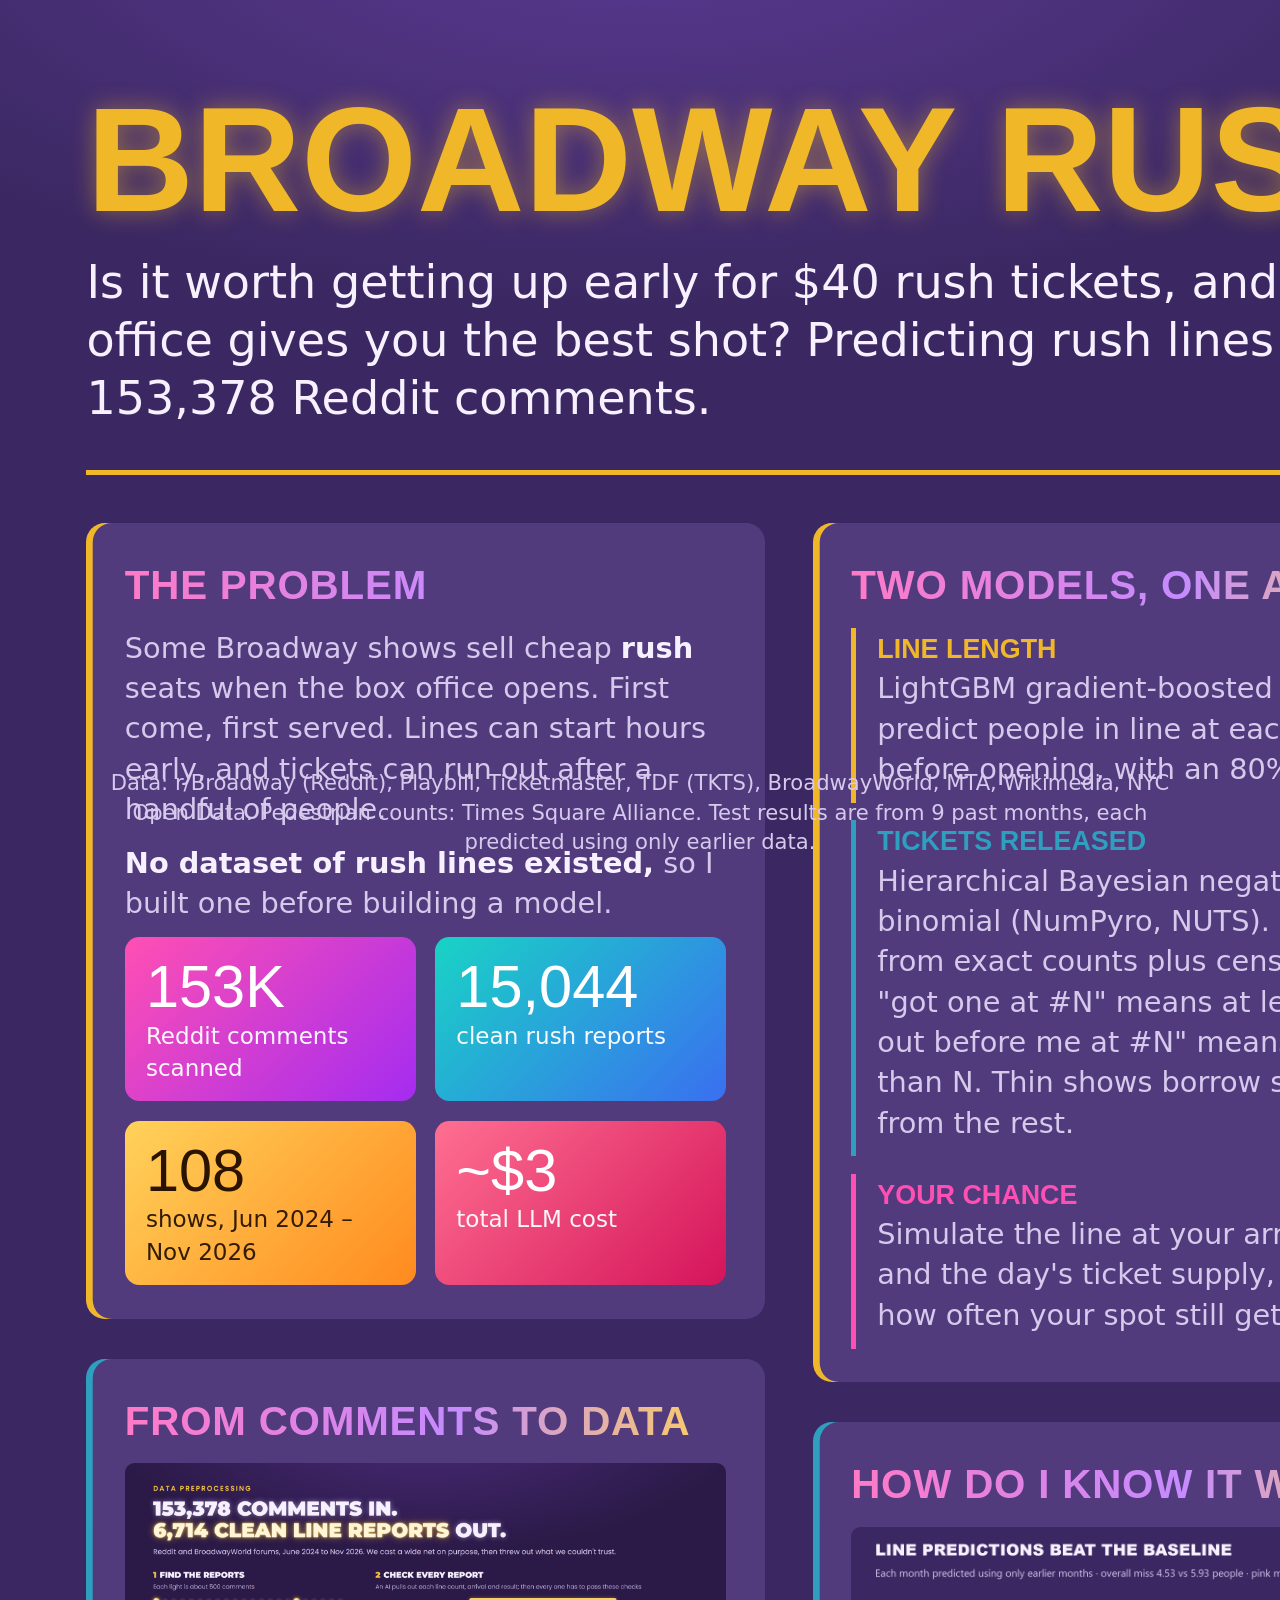
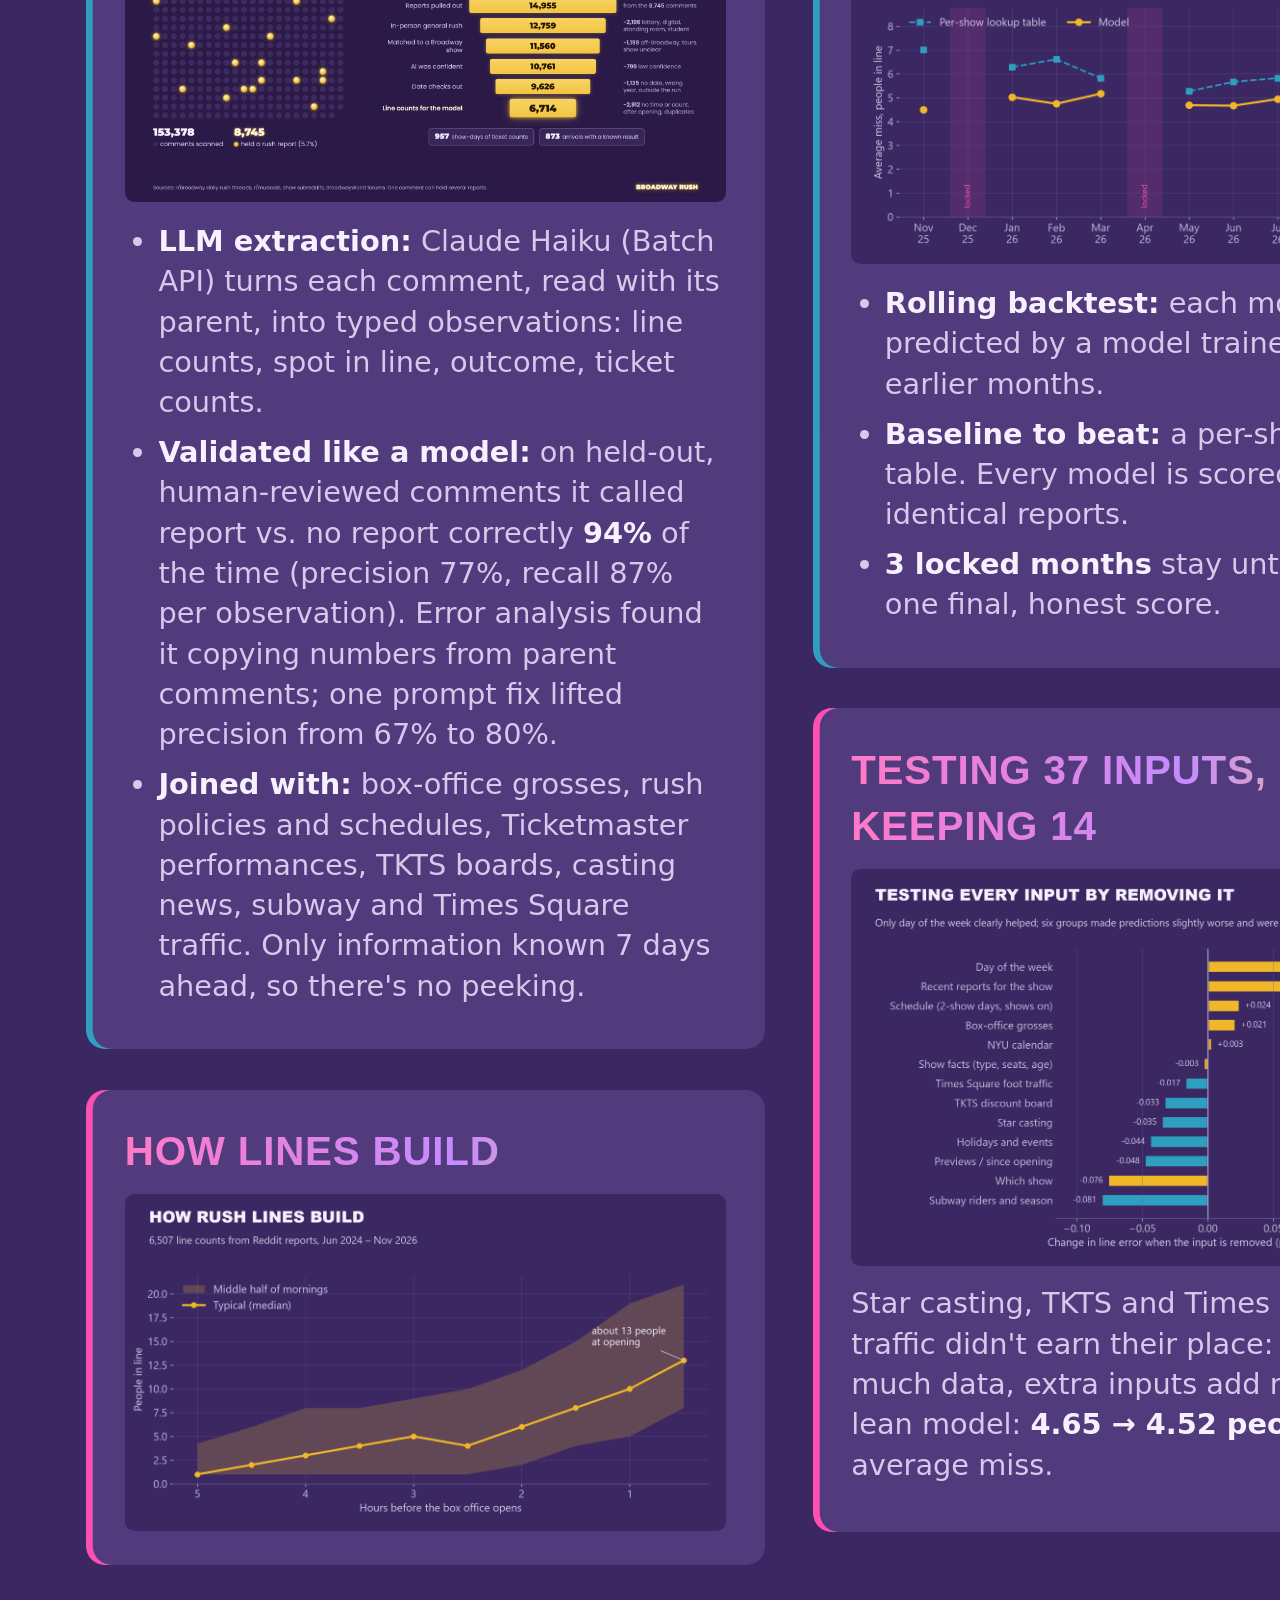
==== presentation/poster.html @ 0352d05d "final changes of the night" ====
<!doctype html>
<html lang="en">
<head>
<meta charset="utf-8">
<title>Broadway Rush poster</title>
<!-- Preliminary poster, 24 x 36 in portrait (NYU CDS Project Expo). Export:
     chrome --headless --print-to-pdf=presentation/broadway-rush-poster.pdf --no-pdf-header-footer presentation/poster.html -->
<style>
  @page { size: 24in 36in; margin: 0; }
  :root { --bg: #3b2862; --card: #513b7d; --ink: #f7f1ff; --ink2: #d6c9ec; --gold: #f0b829; --pink: #ff4fb3; --teal: #2f9fc0; }
  * { box-sizing: border-box; }
  html, body { margin: 0; }
  body {
    width: 24in; height: 36in; overflow: hidden; color: var(--ink); font: 0.3in/1.4 "Segoe UI", system-ui, sans-serif;
    background: radial-gradient(14in 6in at 50% -1in, #5c3a94 0%, var(--bg) 70%) no-repeat, var(--bg);
    -webkit-print-color-adjust: exact; print-color-adjust: exact; padding: 0.9in 0.9in 0.7in;
  }
  h1, h2, .big { font-family: "Arial Black", sans-serif; text-transform: uppercase; margin: 0; }
  header { display: flex; justify-content: space-between; align-items: flex-end; gap: 0.6in; padding-bottom: 0.45in; border-bottom: 0.06in solid var(--gold); }
  h1 { font-size: 1.55in; line-height: 1; color: var(--gold); text-shadow: 0 0 0.25in rgba(240, 184, 41, .45); }
  .sub { font-size: 0.48in; line-height: 1.25; margin-top: 0.2in; max-width: 15in; }
  .byline { text-align: right; font-size: 0.32in; color: var(--ink2); }
  .byline b { display: block; color: var(--ink); font-size: 0.42in; }
  .cols { display: grid; grid-template-columns: 1fr 1fr 1fr; gap: 0.5in; margin-top: 0.5in; }
  .col { display: flex; flex-direction: column; gap: 0.42in; }
  section { background: var(--card); border-radius: 0.2in; padding: 0.35in 0.4in; box-shadow: inset 0.07in 0 0 var(--edge, var(--gold)); }
  section.t { --edge: var(--teal); } section.p { --edge: var(--pink); }
  h2 { font-size: 0.42in; letter-spacing: .02em; margin-bottom: 0.15in;
       background: linear-gradient(90deg, #ff7ac6, #c58bff 55%, #ffd25a); -webkit-background-clip: text; background-clip: text; color: transparent; }
  p { margin: 0 0 0.14in; color: var(--ink2); }
  ul { margin: 0; padding-left: 0.35in; color: var(--ink2); }
  li { margin-bottom: 0.1in; }
  li b, p b { color: var(--ink); }
  img { width: 100%; display: block; border-radius: 0.1in; }
  .stats { display: grid; grid-template-columns: 1fr 1fr; gap: 0.2in; margin-top: 0.1in; }
  .stat { background: linear-gradient(135deg, var(--a), var(--b)); border-radius: 0.15in; padding: 0.18in 0.22in; color: #fff; }
  .stat .big { font-size: 0.62in; line-height: 1.1; }
  .stat span { font-size: 0.24in; display: block; opacity: .95; }
  .k1 { --a: #ff4fb3; --b: #a42cf0; } .k2 { --a: #19d3c5; --b: #3a6ff0; } .k3 { --a: #ffd25a; --b: #ff8a1f; color: #2a1400 !important; } .k4 { --a: #ff6f91; --b: #d4145a; }
  .models { display: grid; gap: 0.18in; }
  .model { border-left: 0.06in solid var(--c); padding-left: 0.22in; }
  .model b { color: var(--c); font-family: "Arial Black", sans-serif; text-transform: uppercase; font-size: 0.28in; }
  .qr { display: flex; gap: 0.35in; align-items: center; }
  .qrbox { flex: 0 0 2.6in; height: 2.6in; border: 0.04in dashed var(--ink2); border-radius: 0.15in; display: grid; place-items: center; text-align: center; font-size: 0.24in; color: var(--ink2); background: #fff1; }
  footer { position: absolute; left: 0.9in; right: 0.9in; bottom: 0.45in; font-size: 0.22in; color: var(--ink2); text-align: center; }
</style>
</head>
<body>
<header>
  <div>
    <h1>Broadway Rush</h1>
    <div class="sub">Is it worth getting up early for $40 rush tickets, and which box office gives you the best shot? Predicting rush lines from 153,378 Reddit comments.</div>
  </div>
  <div class="byline"><b>Rachel Chen</b>NYU Center for Data Science<br>Project Expo 2026</div>
</header>

<div class="cols">
  <div class="col">
    <section>
      <h2>The problem</h2>
      <p>Some Broadway shows sell cheap <b>rush</b> seats when the box office opens. First come, first served. Lines can start hours early, and tickets can run out after a handful of people.</p>
      <p><b>No dataset of rush lines existed,</b> so I built one before building a model.</p>
      <div class="stats">
        <div class="stat k1"><div class="big">153K</div><span>Reddit comments scanned</span></div>
        <div class="stat k2"><div class="big">15,044</div><span>clean rush reports</span></div>
        <div class="stat k3"><div class="big">108</div><span>shows, Jun 2024 – Nov 2026</span></div>
        <div class="stat k4"><div class="big">~$3</div><span>total LLM cost</span></div>
      </div>
    </section>
    <section class="t">
      <h2>From comments to data</h2>
      <img src="visuals/0_cleaning_funnel.png" alt="Cleaning funnel from Reddit comments to model rows">
      <ul style="margin-top:0.2in">
        <li><b>LLM extraction:</b> Claude Haiku (Batch API) turns each comment, read with its parent, into typed observations: line counts, spot in line, outcome, ticket counts.</li>
        <li><b>Validated like a model:</b> on held-out, human-reviewed comments it called report vs. no report correctly <b>94%</b> of the time (precision 77%, recall 87% per observation). Error analysis found it copying numbers from parent comments; one prompt fix lifted precision from 67% to 80%.</li>
        <li><b>Joined with:</b> box-office grosses, rush policies and schedules, Ticketmaster performances, TKTS boards, casting news, subway and Times Square traffic. Only information known 7 days ahead, so there's no peeking.</li>
      </ul>
    </section>
    <section class="p">
      <h2>How lines build</h2>
      <img src="visuals/1_line_growth.png" alt="Median people in line by hours before opening">
    </section>
  </div>

  <div class="col">
    <section>
      <h2>Two models, one answer</h2>
      <div class="models">
        <div class="model" style="--c: var(--gold)"><b>Line length</b><p>LightGBM gradient-boosted trees predict people in line at each hour before opening, with an 80% range.</p></div>
        <div class="model" style="--c: var(--teal)"><b>Tickets released</b><p>Hierarchical Bayesian negative-binomial (NumPyro, NUTS). It learns from exact counts plus censored clues: "got one at #N" means at least N; "sold out before me at #N" means fewer than N. Thin shows borrow strength from the rest.</p></div>
        <div class="model" style="--c: var(--pink)"><b>Your chance</b><p>Simulate the line at your arrival time and the day's ticket supply, then count how often your spot still gets a ticket.</p></div>
      </div>
    </section>
    <section class="t">
      <h2>How do I know it works?</h2>
      <img src="visuals/2_line_error_by_month.png" alt="Line error by test month, model vs lookup table">
      <ul style="margin-top:0.2in">
        <li><b>Rolling backtest:</b> each month is predicted by a model trained only on earlier months.</li>
        <li><b>Baseline to beat:</b> a per-show lookup table. Every model is scored on the identical reports.</li>
        <li><b>3 locked months</b> stay untouched for one final, honest score.</li>
      </ul>
    </section>
    <section class="p">
      <h2>Testing 37 inputs, keeping 14</h2>
      <img src="visuals/3_what_mattered.png" alt="Change in error when each input group is removed">
      <p style="margin-top:0.18in">Star casting, TKTS and Times Square traffic didn't earn their place: with this much data, extra inputs add noise. The lean model: <b>4.65 → 4.52 people</b> average miss.</p>
    </section>
  </div>

  <div class="col">
    <section>
      <h2>The honest part: tickets</h2>
      <img src="visuals/4_tickets_two_tests.png" alt="Two ticket tests: stated counts vs at-least checks">
      <ul style="margin-top:0.2in">
        <li><b>Reporting bias:</b> people post counts mostly when they're small ("only 6!"), so that test rewards guessing low.</li>
        <li>On the 4× more common "got one at #N" days, the model is right far more often. It still runs high, so next I'm adding "sold out by 10:30" reports as "at most" clues.</li>
      </ul>
    </section>
    <section class="t">
      <h2>The product</h2>
      <img src="visuals/site_shows.png" alt="Website: shows ranked by chance of a ticket">
      <p style="margin-top:0.18in">Shows ranked by your chance of a ticket for each of the next 7 days, with arrival advice, filters, and a "Nerd stats" page with every test result.</p>
      <div class="qr">
        <div class="qrbox">QR code<br>to the live site<br>(add after deploy)</div>
        <ul>
          <li><b>Code:</b> github.com/<wbr>rachelchen24/<wbr>broadway-rush</li>
          <li><b>Live site:</b> [Vercel link]</li>
        </ul>
      </div>
    </section>
    <section class="p">
      <h2>What I learned</h2>
      <ul>
        <li>The data you need often doesn't exist. Building it was most of the work.</li>
        <li>Measure an LLM like any model: answer key, held-out set, read the errors.</li>
        <li>A simple baseline keeps you honest.</li>
        <li>More features ≠ better.</li>
      </ul>
    </section>
  </div>
</div>

<footer>Data: r/Broadway (Reddit), Playbill, Ticketmaster, TDF (TKTS), BroadwayWorld, MTA, Wikimedia, NYC Open Data. Pedestrian counts: Times Square Alliance. Test results are from 9 past months, each predicted using only earlier data.</footer>
</body>
</html>
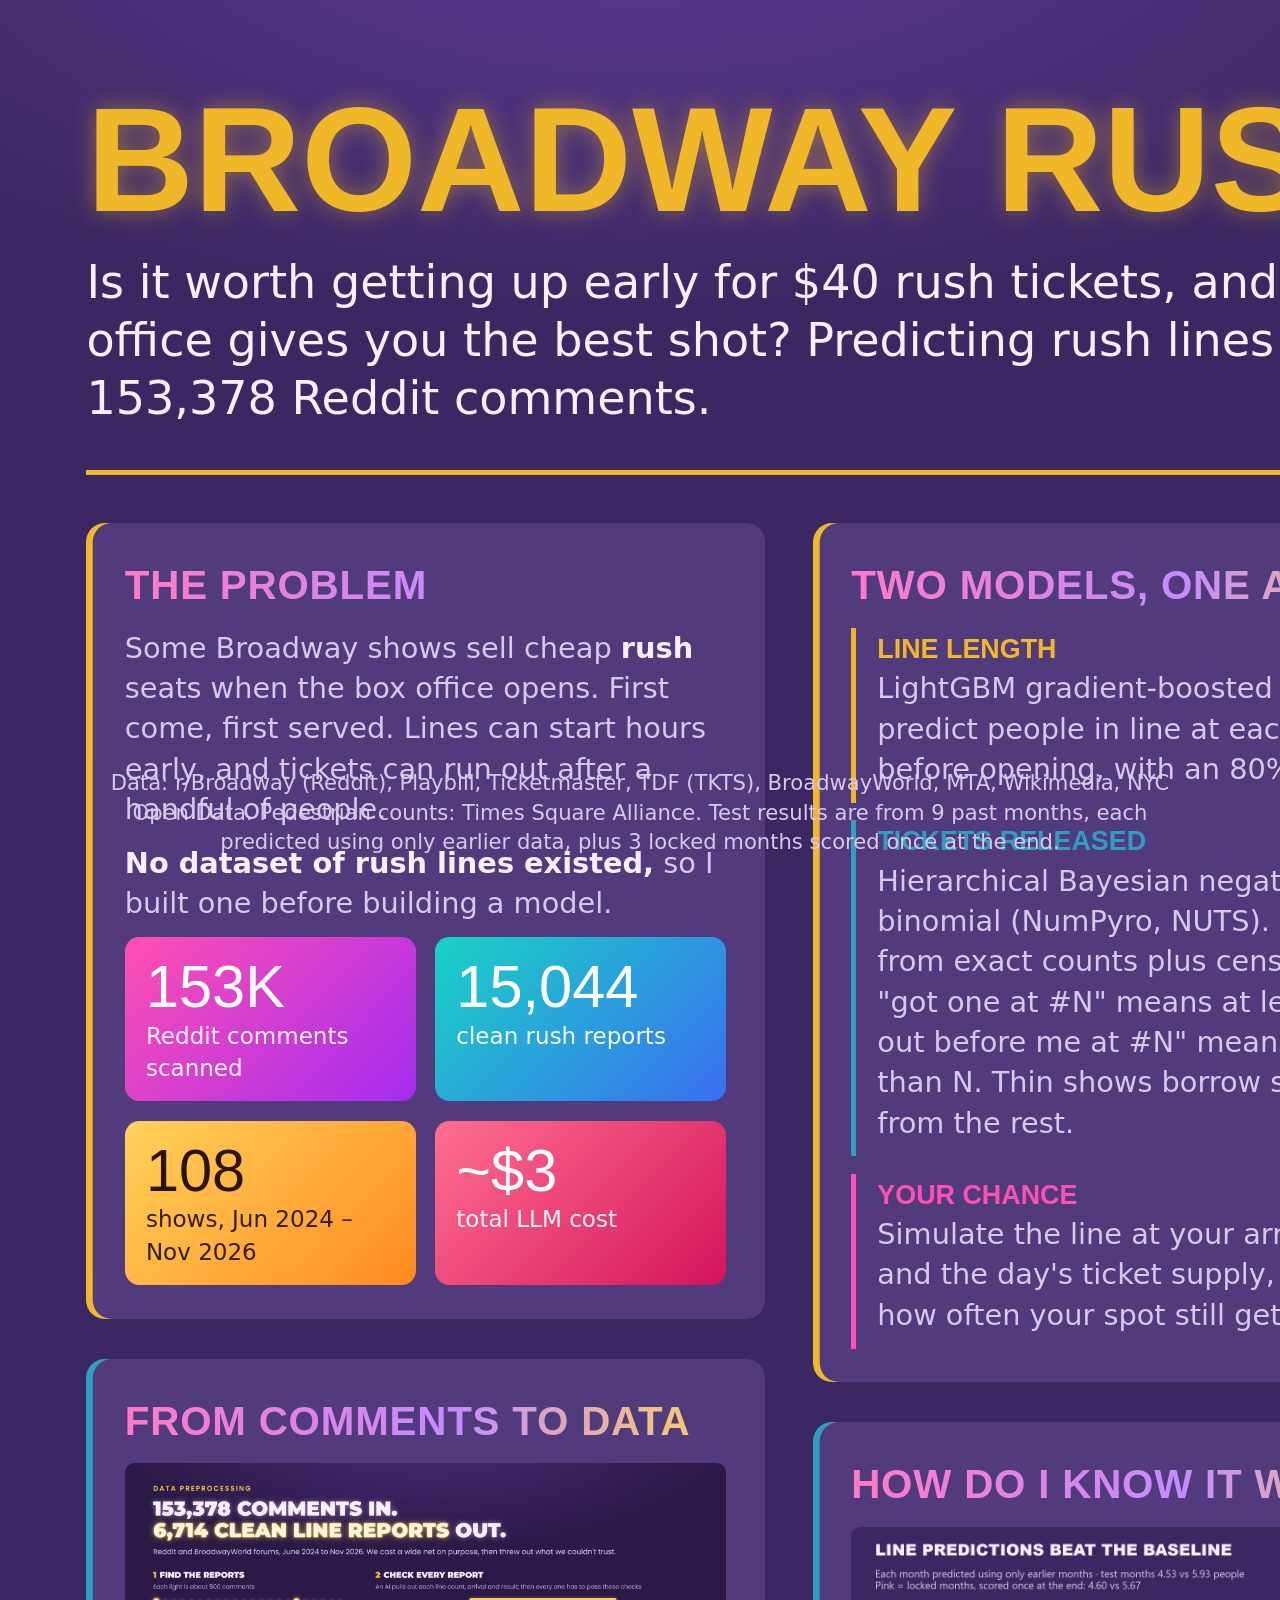
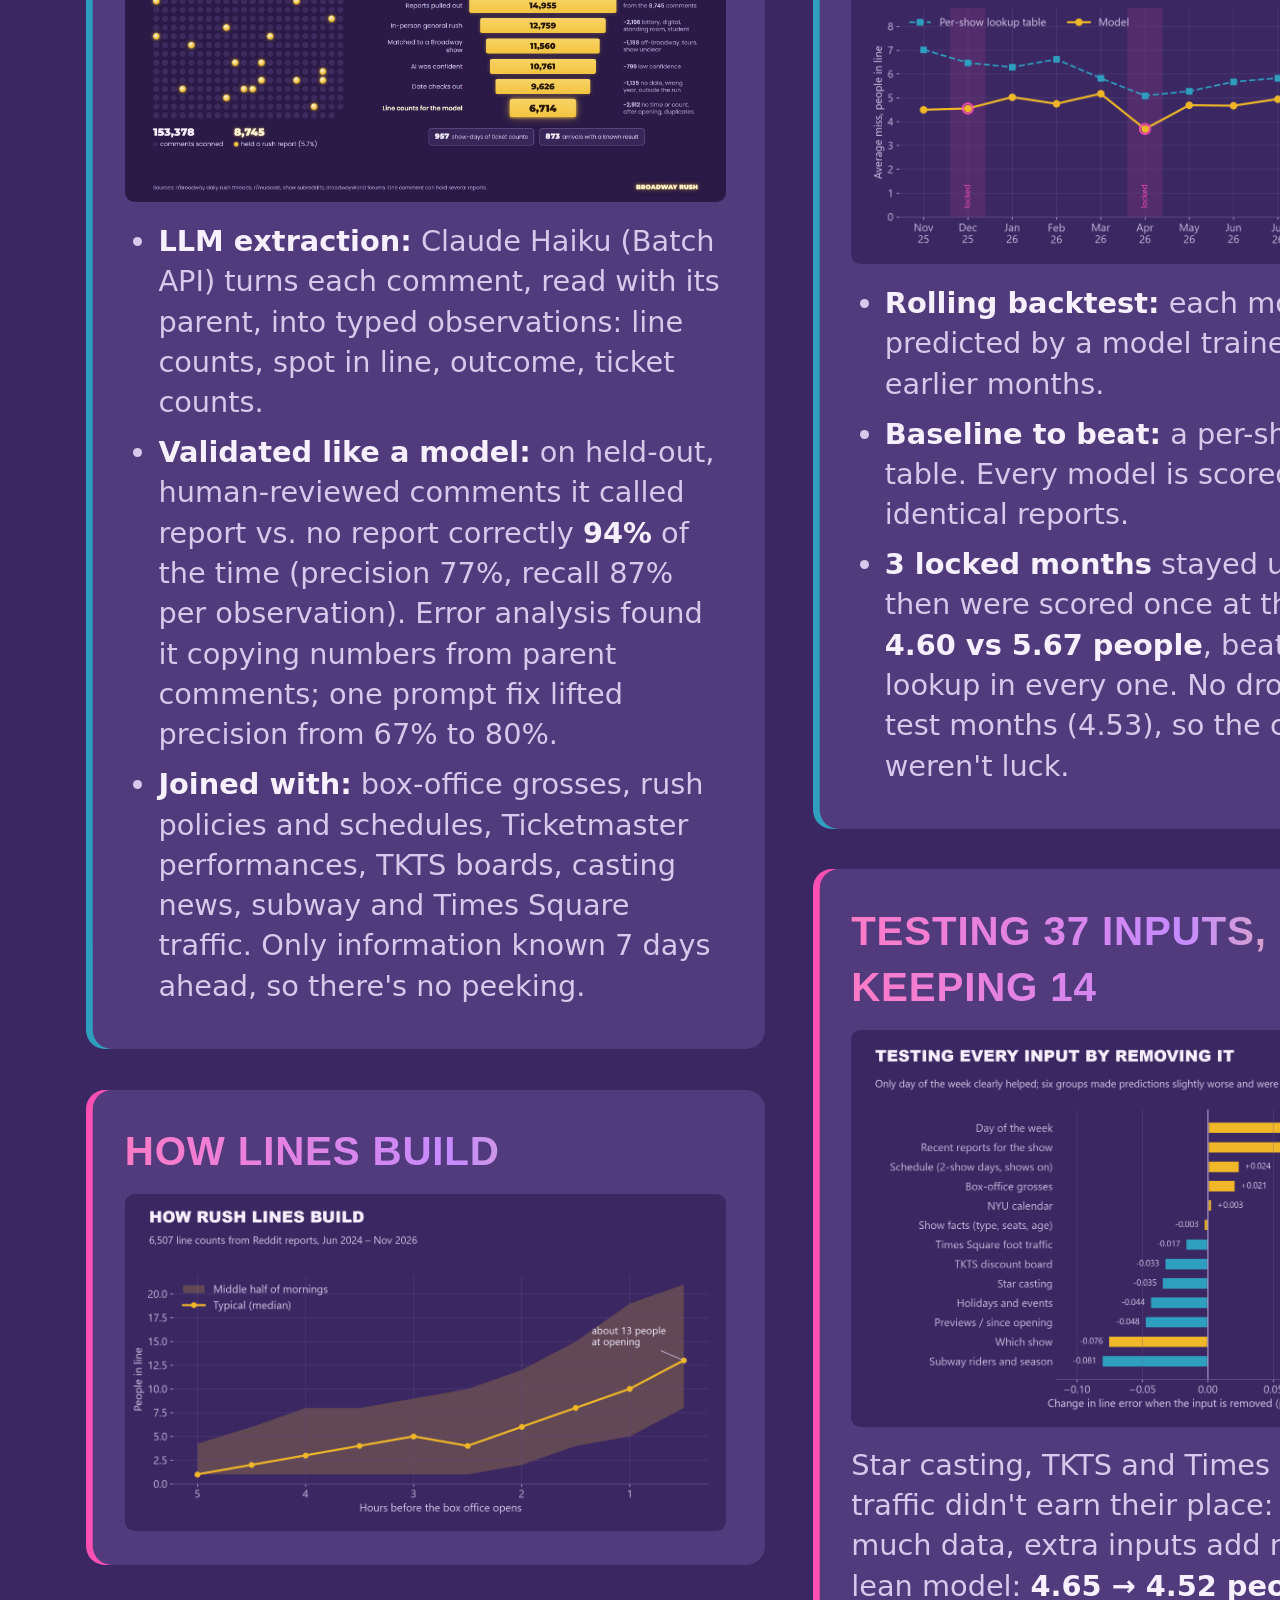
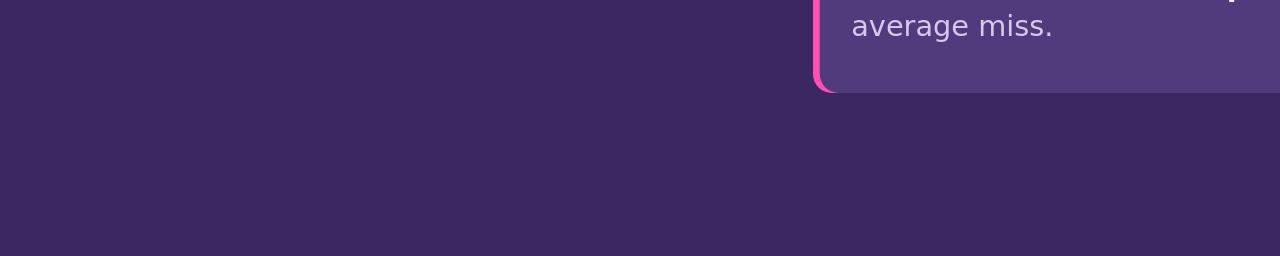
==== commit 6870500a: "final outputs" ====
--- a/presentation/poster.html
+++ b/presentation/poster.html
@@ -97,7 +97,7 @@
       <ul style="margin-top:0.2in">
         <li><b>Rolling backtest:</b> each month is predicted by a model trained only on earlier months.</li>
         <li><b>Baseline to beat:</b> a per-show lookup table. Every model is scored on the identical reports.</li>
-        <li><b>3 locked months</b> stay untouched for one final, honest score.</li>
+        <li><b>3 locked months</b> stayed untouched, then were scored once at the end: <b>4.60 vs 5.67 people</b>, beating the lookup in every one. No drop from the test months (4.53), so the choices weren't luck.</li>
       </ul>
     </section>
     <section class="p">
@@ -113,7 +113,9 @@
       <img src="visuals/4_tickets_two_tests.png" alt="Two ticket tests: stated counts vs at-least checks">
       <ul style="margin-top:0.2in">
         <li><b>Reporting bias:</b> people post counts mostly when they're small ("only 6!"), so that test rewards guessing low.</li>
-        <li>On the 4× more common "got one at #N" days, the model is right far more often. It still runs high, so next I'm adding "sold out by 10:30" reports as "at most" clues.</li>
+        <li>On the 4× more common "got one at #N" days, the model is right far more often (92% vs 75% on the locked months).</li>
+        <li><b>Sold-out clues:</b> "sold out by 10:30" plus a line count shortly before became an "at most" clue, cutting ticket error 11%.</li>
+        <li><b>The site</b> shows the lookup's ticket number, since it's closer on stated counts, and uses the model for your chance.</li>
       </ul>
     </section>
     <section class="t">
@@ -140,6 +142,6 @@
   </div>
 </div>
 
-<footer>Data: r/Broadway (Reddit), Playbill, Ticketmaster, TDF (TKTS), BroadwayWorld, MTA, Wikimedia, NYC Open Data. Pedestrian counts: Times Square Alliance. Test results are from 9 past months, each predicted using only earlier data.</footer>
+<footer>Data: r/Broadway (Reddit), Playbill, Ticketmaster, TDF (TKTS), BroadwayWorld, MTA, Wikimedia, NYC Open Data. Pedestrian counts: Times Square Alliance. Test results are from 9 past months, each predicted using only earlier data, plus 3 locked months scored once at the end.</footer>
 </body>
 </html>
